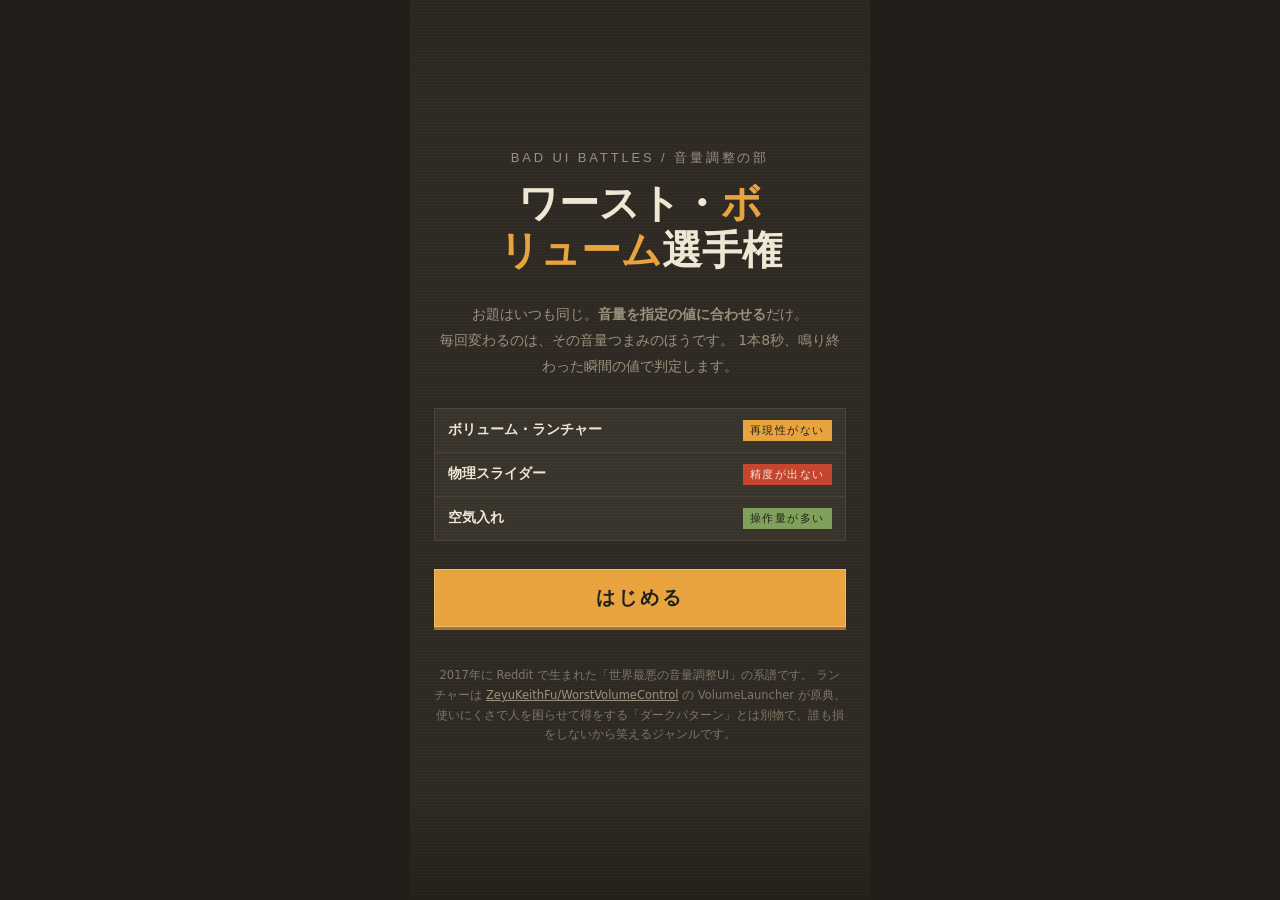
==== index.html @ d4f99025 "ci: main への push で GitHub Pages に公開する ビルドは不要なので、リポジトリの中身をそのまま Pages に上げる。 サイト直下は worst-volume/ へ転送する" ====
<!doctype html>
<html lang="ja">
<head>
<meta charset="utf-8">
<meta name="viewport" content="width=device-width, initial-scale=1">
<meta http-equiv="refresh" content="0; url=worst-volume/">
<title>summer_camp_2026</title>
</head>
<body>
<p><a href="worst-volume/">ワースト・ボリューム選手権へ</a></p>
</body>
</html>
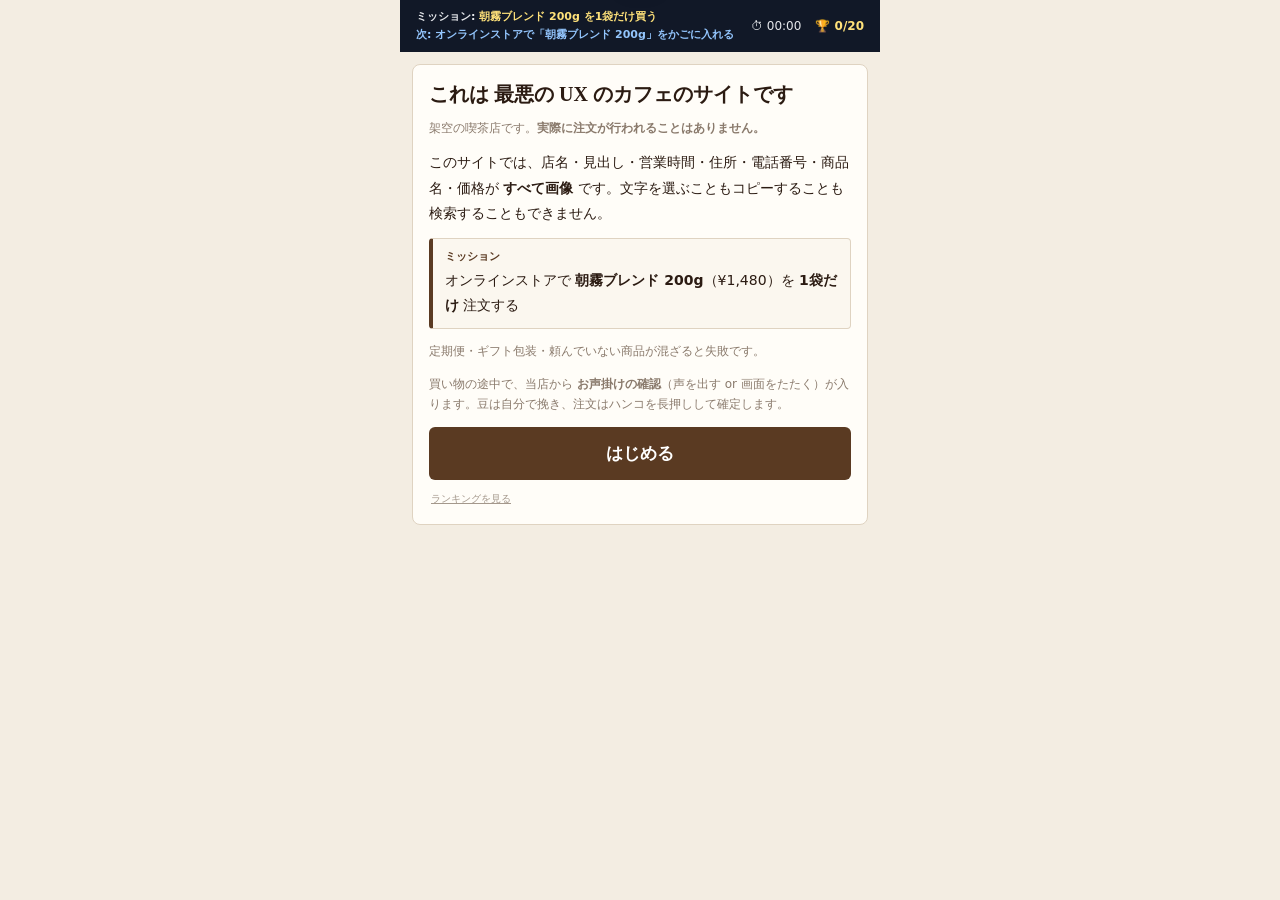
==== commit 89fbcf34: "feat(worst-cafe): 最悪のカフェ＋通販サイト「珈琲 和ごころ」に作り替える ヤスイネ.com を差し替えて、架空の喫茶店「珈琲 和ごころ」のサイトにする。 見た目はありふれた町のカフェ" ====
--- a/index.html
+++ b/index.html
@@ -3,10 +3,10 @@
 <head>
 <meta charset="utf-8">
 <meta name="viewport" content="width=device-width, initial-scale=1">
-<meta http-equiv="refresh" content="0; url=worst-volume/">
+<meta http-equiv="refresh" content="0; url=worst-cafe/">
 <title>summer_camp_2026</title>
 </head>
 <body>
-<p><a href="worst-volume/">ワースト・ボリューム選手権へ</a></p>
+<p><a href="worst-cafe/">珈琲 和ごころ（Bad UI 選手権）へ</a></p>
 </body>
 </html>
